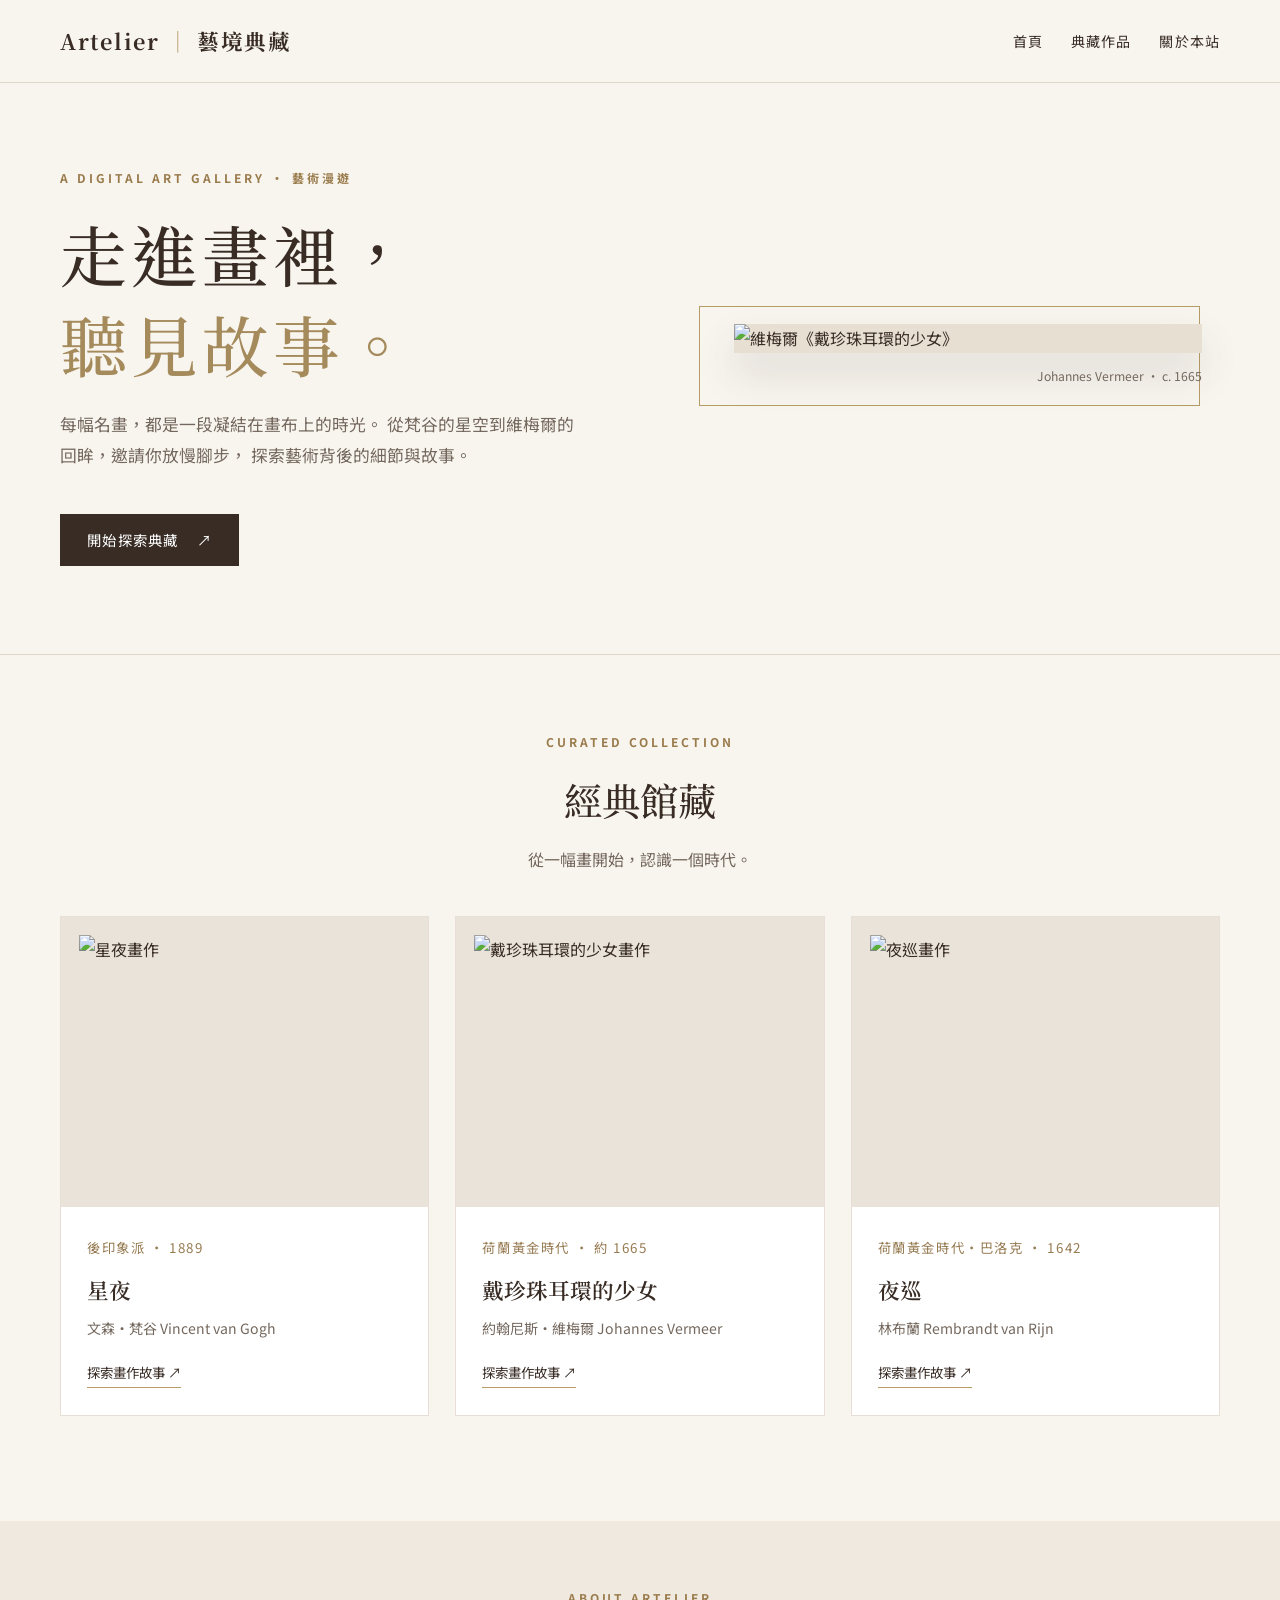
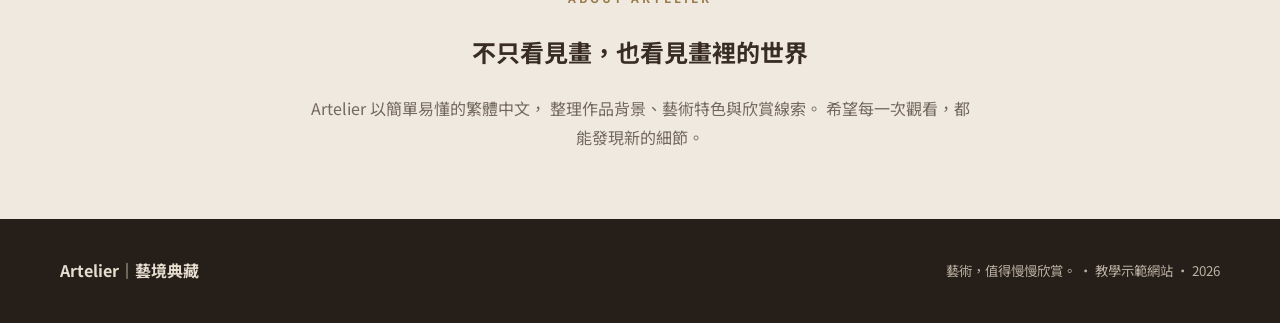
==== index.html @ b3918462 "Add files via upload Initial commit: Artelier art gallery website" ====
<!doctype html>
<html lang="zh-Hant">
<head>
  <meta charset="utf-8">
  <meta name="viewport" content="width=device-width,initial-scale=1">
  <meta name="description" content="Artelier 藝境典藏，探索世界經典名畫與背後的故事。">
  <title>Artelier｜藝境典藏 — 世界名畫與故事</title>
  <link rel="stylesheet" href="style.css">
</head>
<body>
  <header class="site-header">
    <div class="wrap header-inner">
      <a class="brand" href="index.html" aria-label="藝境典藏首頁">
        Artelier <span>｜</span> 藝境典藏
      </a>
      <nav class="nav" aria-label="主選單">
        <a href="index.html">首頁</a>
        <a href="index.html#collection">典藏作品</a>
        <a href="index.html#about">關於本站</a>
      </nav>
    </div>
  </header>

  <main>
    <section class="hero">
      <div class="wrap hero-grid">
        <div>
          <div class="eyebrow">A DIGITAL ART GALLERY · 藝術漫遊</div>
          <h1>走進畫裡，<br><em>聽見故事。</em></h1>
          <p class="lead">
            每幅名畫，都是一段凝結在畫布上的時光。
            從梵谷的星空到維梅爾的回眸，邀請你放慢腳步，
            探索藝術背後的細節與故事。
          </p>
          <a class="button" href="#collection">
            開始探索典藏 <span aria-hidden="true">↗</span>
          </a>
        </div>
        <div class="hero-art">
          <img
            src="https://commons.wikimedia.org/wiki/Special:FilePath/Girl_with_a_Pearl_Earring.jpg?width=960"
            alt="維梅爾《戴珍珠耳環的少女》">
          <div class="hero-caption">Johannes Vermeer · c. 1665</div>
        </div>
      </div>
    </section>

    <section class="section" id="collection">
      <div class="wrap">
        <div class="section-head">
          <div class="eyebrow">CURATED COLLECTION</div>
          <h2>經典館藏</h2>
          <p>從一幅畫開始，認識一個時代。</p>
        </div>

        <div class="gallery">
          <a class="art-card" href="artworks/starry-night.html">
            <div class="art-image">
              <img loading="lazy"
                src="https://commons.wikimedia.org/wiki/Special:FilePath/VanGogh-starry_night.jpg?width=960"
                alt="星夜畫作">
            </div>
            <div class="card-body">
              <small>後印象派 · 1889</small>
              <h3>星夜</h3>
              <p>文森・梵谷 Vincent van Gogh</p>
              <span class="card-link">探索畫作故事 ↗</span>
            </div>
          </a>

          <a class="art-card" href="artworks/girl-with-pearl-earring.html">
            <div class="art-image">
              <img loading="lazy"
                src="https://commons.wikimedia.org/wiki/Special:FilePath/Girl_with_a_Pearl_Earring.jpg?width=960"
                alt="戴珍珠耳環的少女畫作">
            </div>
            <div class="card-body">
              <small>荷蘭黃金時代 · 約 1665</small>
              <h3>戴珍珠耳環的少女</h3>
              <p>約翰尼斯・維梅爾 Johannes Vermeer</p>
              <span class="card-link">探索畫作故事 ↗</span>
            </div>
          </a>

          <a class="art-card" href="artworks/night-watch.html">
            <div class="art-image">
              <img loading="lazy"
                src="https://commons.wikimedia.org/wiki/Special:FilePath/The_Night_Watch.jpg?width=960"
                alt="夜巡畫作">
            </div>
            <div class="card-body">
              <small>荷蘭黃金時代・巴洛克 · 1642</small>
              <h3>夜巡</h3>
              <p>林布蘭 Rembrandt van Rijn</p>
              <span class="card-link">探索畫作故事 ↗</span>
            </div>
          </a>
        </div>
      </div>
    </section>

    <section class="manifesto" id="about">
      <div class="wrap">
        <div class="eyebrow">ABOUT ARTELIER</div>
        <h2>不只看見畫，也看見畫裡的世界</h2>
        <p>
          Artelier 以簡單易懂的繁體中文，
          整理作品背景、藝術特色與欣賞線索。
          希望每一次觀看，都能發現新的細節。
        </p>
      </div>
    </section>
  </main>

  <footer class="site-footer">
    <div class="wrap footer-inner">
      <strong>Artelier｜藝境典藏</strong>
      <small>藝術，值得慢慢欣賞。 · 教學示範網站 · 2026</small>
    </div>
  </footer>
</body>
</html>
---- style.css ----
@import url('https://fonts.googleapis.com/css2?family=Noto+Serif+TC:wght@400;500;600;700&family=Noto+Sans+TC:wght@400;500;600;700&display=swap');

:root {
  --bg: #F8F5EF;
  --ink: #382C25;
  --gold: #B79B67;
  --paper: #FFFFFF;
  --muted: #74685E;
  --line: #ded6c9;
  --dark: #251e19;
}

* {
  box-sizing: border-box;
}

html {
  scroll-behavior: smooth;
}

body {
  margin: 0;
  background: var(--bg);
  color: var(--ink);
  font-family: 'Noto Sans TC', sans-serif;
  line-height: 1.85;
}

a {
  color: inherit;
  text-decoration: none;
}

a:focus-visible {
  outline: 3px solid var(--gold);
  outline-offset: 4px;
}

img {
  display: block;
  max-width: 100%;
  height: auto;
}

.wrap {
  width: min(1160px, calc(100% - 44px));
  margin: auto;
}

.site-header {
  background: rgba(248,245,239,.96);
  border-bottom: 1px solid var(--line);
  position: sticky;
  top: 0;
  z-index: 20;
  backdrop-filter: blur(12px);
}

.header-inner {
  display: flex;
  align-items: center;
  justify-content: space-between;
  min-height: 82px;
  gap: 20px;
}

.brand {
  font-family: 'Noto Serif TC', serif;
  font-size: 1.35rem;
  font-weight: 700;
  letter-spacing: .08em;
}

.brand span {
  color: var(--gold);
}

.nav {
  display: flex;
  gap: 28px;
  font-size: .88rem;
  letter-spacing: .08em;
}

.nav a:hover,
.back:hover,
.source a:hover {
  color: #97773e;
}

.eyebrow {
  text-transform: uppercase;
  letter-spacing: .25em;
  color: #9a7b4c;
  font-size: .75rem;
  font-weight: 700;
}

.hero {
  padding: 84px 0 88px;
}

.hero-grid {
  display: grid;
  grid-template-columns: 1.05fr .95fr;
  gap: 64px;
  align-items: center;
}

.hero h1,
.detail-heading h1 {
  font-family: 'Noto Serif TC', serif;
  font-weight: 500;
  font-size: clamp(2.7rem, 5.2vw, 5.1rem);
  line-height: 1.35;
  letter-spacing: .06em;
  margin: 20px 0;
}

.hero h1 em {
  font-style: normal;
  color: #a58b5c;
}

.lead {
  max-width: 520px;
  color: var(--muted);
  font-size: 1.05rem;
}

.button {
  display: inline-flex;
  align-items: center;
  gap: 18px;
  background: var(--ink);
  color: white;
  padding: 13px 27px;
  margin-top: 26px;
  letter-spacing: .09em;
  font-size: .9rem;
  transition: .2s;
}

.button:hover {
  background: #70553d;
  transform: translateY(-2px);
}

.hero-art {
  position: relative;
  padding: 18px 18px 40px 35px;
}

.hero-art:before {
  content: '';
  position: absolute;
  inset: 0 20px 22px 0;
  border: 1px solid var(--gold);
}

.hero-art img {
  position: relative;
  width: 100%;
  max-height: 440px;
  object-fit: contain;
  background: #e7dfd2;
  box-shadow: 0 20px 40px #382c2524;
}

.hero-caption {
  position: relative;
  text-align: right;
  font-size: .76rem;
  color: var(--muted);
  margin-top: 12px;
}

.section {
  padding: 76px 0 105px;
  border-top: 1px solid var(--line);
}

.section-head {
  text-align: center;
  margin-bottom: 42px;
}

.section h2,
.story h2 {
  font-family: 'Noto Serif TC', serif;
  font-size: clamp(1.8rem, 3vw, 2.7rem);
  font-weight: 500;
  margin: 10px 0;
}

.section-head p {
  color: var(--muted);
  margin: 0;
}

.gallery {
  display: grid;
  grid-template-columns: repeat(3, minmax(0,1fr));
  gap: 26px;
}

.art-card {
  background: var(--paper);
  border: 1px solid #e7dfd5;
  transition: transform .25s, box-shadow .25s;
  overflow: hidden;
}

.art-card:hover {
  transform: translateY(-6px);
  box-shadow: 0 18px 35px #382c2515;
}

.art-card .art-image {
  height: 290px;
  display: flex;
  align-items: center;
  justify-content: center;
  background: #e9e3d9;
  padding: 18px;
}

.art-card img {
  width: 100%;
  height: 100%;
  object-fit: contain;
}

.card-body {
  padding: 25px 26px 29px;
}

.card-body small {
  color: #977b52;
  letter-spacing: .12em;
}

.card-body h3 {
  font-family: 'Noto Serif TC', serif;
  font-weight: 600;
  font-size: 1.35rem;
  margin: 8px 0 5px;
}

.card-body p {
  color: var(--muted);
  font-size: .88rem;
  margin: 0 0 16px;
}

.card-link {
  font-size: .84rem;
  border-bottom: 1px solid var(--gold);
  padding-bottom: 5px;
}

.manifesto {
  background: #efe9df;
  padding: 66px 0;
  text-align: center;
}

.manifesto p {
  max-width: 660px;
  margin: 12px auto 0;
  color: var(--muted);
}

.site-footer {
  background: var(--dark);
  color: #e7ded0;
  padding: 37px 0;
}

.footer-inner {
  display: flex;
  justify-content: space-between;
  gap: 20px;
  align-items: center;
}

.site-footer small {
  color: #bcb0a2;
}

.detail {
  padding: 55px 0 95px;
}

.back {
  font-size: .86rem;
  color: #8a704c;
}

.detail-heading {
  text-align: center;
  max-width: 820px;
  margin: 36px auto 36px;
}

.detail-heading h1 {
  font-size: clamp(2.3rem, 4.7vw, 4rem);
  margin: 12px 0;
}

.original {
  font-family: Georgia, serif;
  font-style: italic;
  color: var(--muted);
  font-size: 1.1rem;
}

.detail-figure {
  background: #e9e2d8;
  padding: 35px;
  display: flex;
  align-items: center;
  justify-content: center;
  min-height: 330px;
}

.detail-figure img {
  max-height: 590px;
  max-width: 100%;
  width: auto;
  object-fit: contain;
  box-shadow: 0 16px 32px #0002;
}

.figure-note {
  text-align: center;
  color: var(--muted);
  font-size: .78rem;
  margin: 12px 0 42px;
}

.detail-layout {
  display: grid;
  grid-template-columns: 270px minmax(0,1fr);
  gap: 72px;
  align-items: start;
}

.facts {
  border-top: 2px solid var(--gold);
  padding-top: 17px;
}

.facts h2 {
  font-size: 1.05rem;
  letter-spacing: .08em;
}

.facts dl {
  margin: 0;
}

.facts dt {
  font-size: .78rem;
  color: #927850;
  margin-top: 17px;
}

.facts dd {
  margin: 2px 0 0;
  font-size: .92rem;
}

.story h2 {
  font-size: 1.6rem;
  margin: 32px 0 9px;
}

.story h2:first-child {
  margin-top: 0;
}

.story p {
  margin: 0;
  color: #5d5148;
}

.quote {
  font-family: 'Noto Serif TC', serif;
  font-size: 1.35rem;
  line-height: 1.75;
  color: #846a46;
  border-left: 3px solid var(--gold);
  padding: 6px 0 6px 20px;
  margin: 26px 0;
}

.source {
  border-top: 1px solid var(--line);
  margin-top: 42px;
  padding-top: 20px;
  font-size: .85rem;
  overflow-wrap: anywhere;
}

.source ul {
  padding-left: 20px;
}

.source a {
  text-decoration: underline;
  text-decoration-color: var(--gold);
}

@media(max-width:800px) {
  .hero-grid,
  .detail-layout {
    grid-template-columns: 1fr;
    gap: 30px;
  }

  .hero {
    padding: 55px 0;
  }

  .hero-art {
    max-width: 560px;
    margin: auto;
  }

  .gallery {
    grid-template-columns: repeat(2,minmax(0,1fr));
  }

  .detail-layout {
    gap: 25px;
  }

  .facts {
    display: block;
  }

  .nav {
    gap: 14px;
  }

  .header-inner {
    min-height: 72px;
  }
}

@media(max-width:560px) {
  .wrap {
    width: min(100% - 30px,1160px);
  }

  .brand {
    font-size: 1.08rem;
  }

  .nav {
    font-size: .75rem;
    gap: 10px;
  }

  .hero h1 {
    font-size: 2.5rem;
  }

  .hero-art {
    padding: 12px 12px 25px 20px;
  }

  .gallery {
    grid-template-columns: 1fr;
  }

  .art-card .art-image {
    height: 280px;
  }

  .section {
    padding: 55px 0;
  }

  .detail-figure {
    padding: 16px;
    min-height: 230px;
  }

  .footer-inner {
    flex-direction: column;
    align-items: flex-start;
  }
}
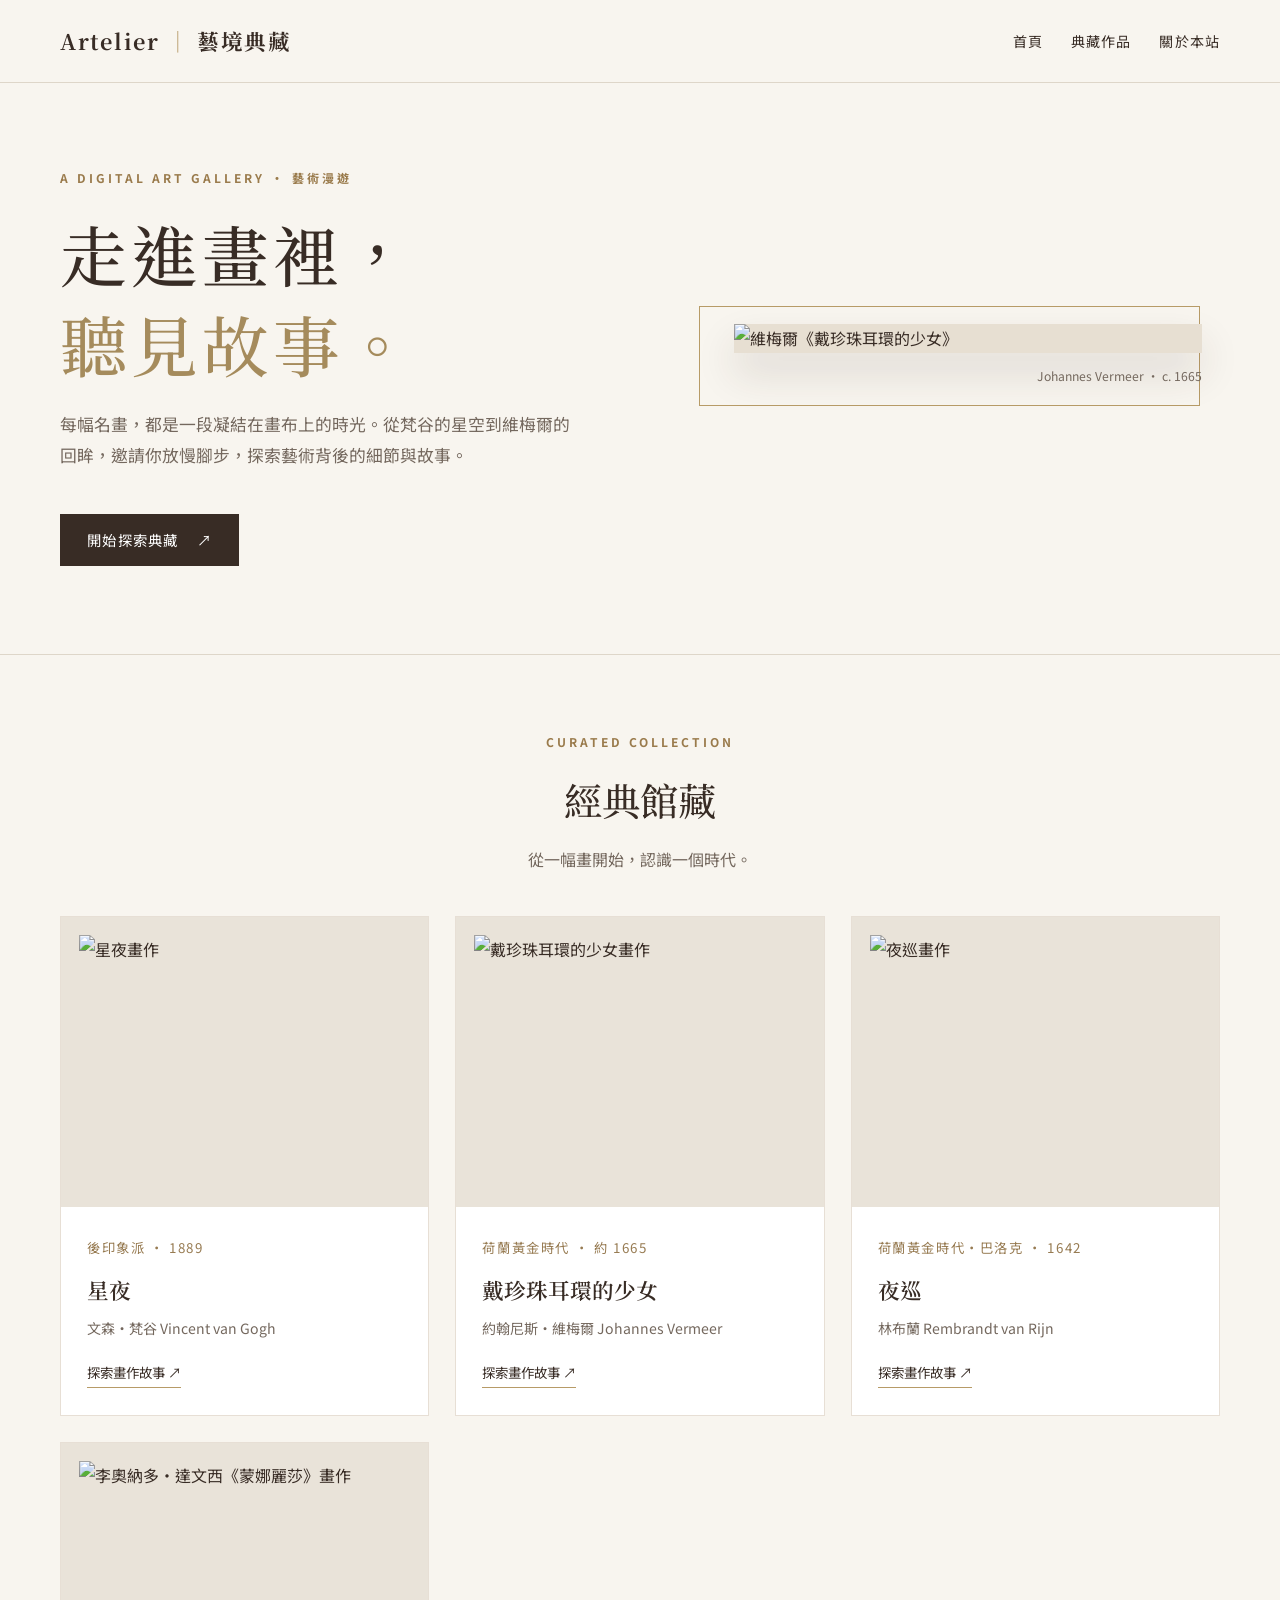
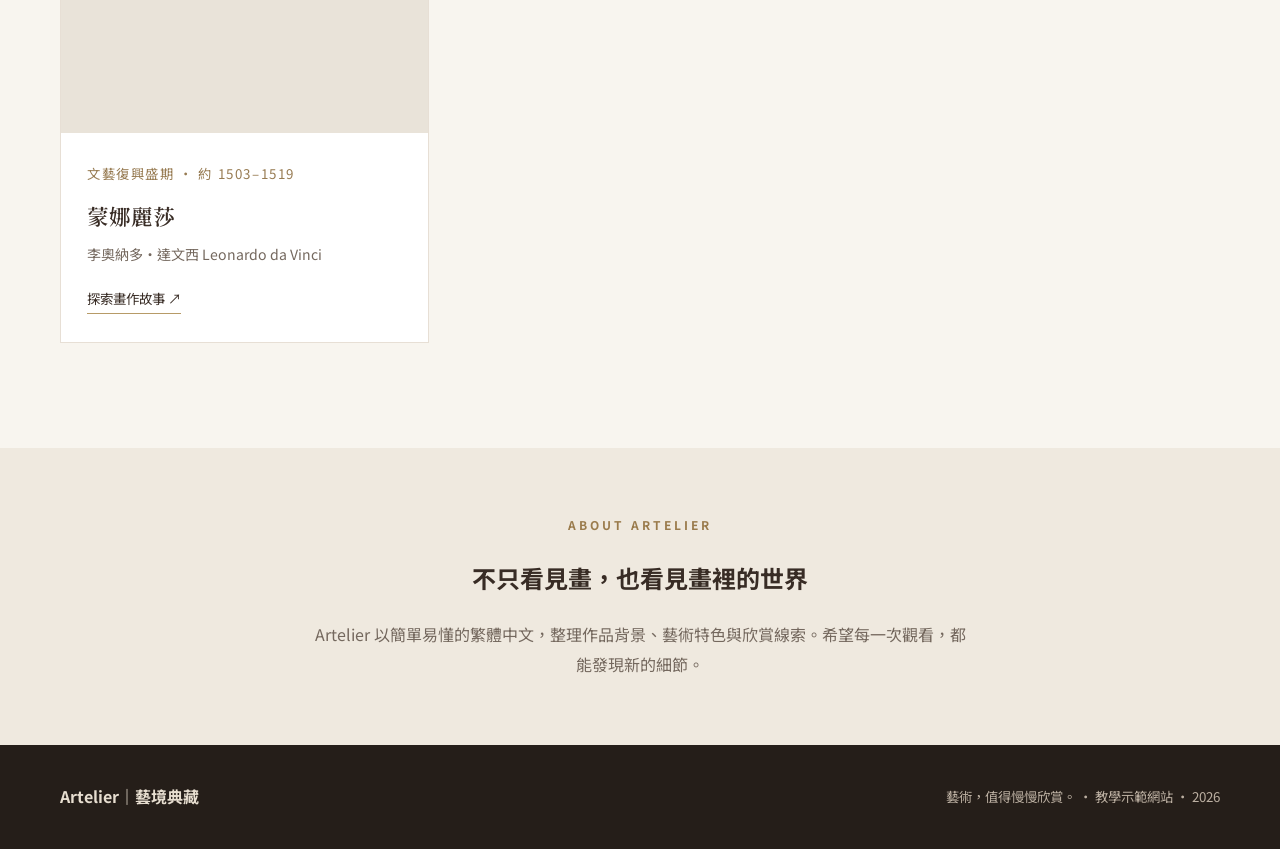
==== commit d570338f: "Update index.html" ====
--- a/index.html
+++ b/index.html
@@ -1,123 +1,3 @@
-
-<!doctype html>
-<html lang="zh-Hant">
-<head>
-  <meta charset="utf-8">
-  <meta name="viewport" content="width=device-width,initial-scale=1">
-  <meta name="description" content="Artelier 藝境典藏，探索世界經典名畫與背後的故事。">
-  <title>Artelier｜藝境典藏 — 世界名畫與故事</title>
-  <link rel="stylesheet" href="style.css">
-</head>
-<body>
-  <header class="site-header">
-    <div class="wrap header-inner">
-      <a class="brand" href="index.html" aria-label="藝境典藏首頁">
-        Artelier <span>｜</span> 藝境典藏
-      </a>
-      <nav class="nav" aria-label="主選單">
-        <a href="index.html">首頁</a>
-        <a href="index.html#collection">典藏作品</a>
-        <a href="index.html#about">關於本站</a>
-      </nav>
-    </div>
-  </header>
-
-  <main>
-    <section class="hero">
-      <div class="wrap hero-grid">
-        <div>
-          <div class="eyebrow">A DIGITAL ART GALLERY · 藝術漫遊</div>
-          <h1>走進畫裡，<br><em>聽見故事。</em></h1>
-          <p class="lead">
-            每幅名畫，都是一段凝結在畫布上的時光。
-            從梵谷的星空到維梅爾的回眸，邀請你放慢腳步，
-            探索藝術背後的細節與故事。
-          </p>
-          <a class="button" href="#collection">
-            開始探索典藏 <span aria-hidden="true">↗</span>
-          </a>
-        </div>
-        <div class="hero-art">
-          <img
-            src="https://commons.wikimedia.org/wiki/Special:FilePath/Girl_with_a_Pearl_Earring.jpg?width=960"
-            alt="維梅爾《戴珍珠耳環的少女》">
-          <div class="hero-caption">Johannes Vermeer · c. 1665</div>
-        </div>
-      </div>
-    </section>
-
-    <section class="section" id="collection">
-      <div class="wrap">
-        <div class="section-head">
-          <div class="eyebrow">CURATED COLLECTION</div>
-          <h2>經典館藏</h2>
-          <p>從一幅畫開始，認識一個時代。</p>
-        </div>
-
-        <div class="gallery">
-          <a class="art-card" href="artworks/starry-night.html">
-            <div class="art-image">
-              <img loading="lazy"
-                src="https://commons.wikimedia.org/wiki/Special:FilePath/VanGogh-starry_night.jpg?width=960"
-                alt="星夜畫作">
-            </div>
-            <div class="card-body">
-              <small>後印象派 · 1889</small>
-              <h3>星夜</h3>
-              <p>文森・梵谷 Vincent van Gogh</p>
-              <span class="card-link">探索畫作故事 ↗</span>
-            </div>
-          </a>
-
-          <a class="art-card" href="artworks/girl-with-pearl-earring.html">
-            <div class="art-image">
-              <img loading="lazy"
-                src="https://commons.wikimedia.org/wiki/Special:FilePath/Girl_with_a_Pearl_Earring.jpg?width=960"
-                alt="戴珍珠耳環的少女畫作">
-            </div>
-            <div class="card-body">
-              <small>荷蘭黃金時代 · 約 1665</small>
-              <h3>戴珍珠耳環的少女</h3>
-              <p>約翰尼斯・維梅爾 Johannes Vermeer</p>
-              <span class="card-link">探索畫作故事 ↗</span>
-            </div>
-          </a>
-
-          <a class="art-card" href="artworks/night-watch.html">
-            <div class="art-image">
-              <img loading="lazy"
-                src="https://commons.wikimedia.org/wiki/Special:FilePath/The_Night_Watch.jpg?width=960"
-                alt="夜巡畫作">
-            </div>
-            <div class="card-body">
-              <small>荷蘭黃金時代・巴洛克 · 1642</small>
-              <h3>夜巡</h3>
-              <p>林布蘭 Rembrandt van Rijn</p>
-              <span class="card-link">探索畫作故事 ↗</span>
-            </div>
-          </a>
-        </div>
-      </div>
-    </section>
-
-    <section class="manifesto" id="about">
-      <div class="wrap">
-        <div class="eyebrow">ABOUT ARTELIER</div>
-        <h2>不只看見畫，也看見畫裡的世界</h2>
-        <p>
-          Artelier 以簡單易懂的繁體中文，
-          整理作品背景、藝術特色與欣賞線索。
-          希望每一次觀看，都能發現新的細節。
-        </p>
-      </div>
-    </section>
-  </main>
-
-  <footer class="site-footer">
-    <div class="wrap footer-inner">
-      <strong>Artelier｜藝境典藏</strong>
-      <small>藝術，值得慢慢欣賞。 · 教學示範網站 · 2026</small>
-    </div>
-  </footer>
-</body>
-</html>
+<!doctype html><html lang="zh-Hant"><head><meta charset="utf-8"><meta name="viewport" content="width=device-width,initial-scale=1"><meta name="description" content="Artelier 藝境典藏，探索世界經典名畫與背後的故事。"><title>Artelier｜藝境典藏 — 世界名畫與故事</title><link rel="stylesheet" href="style.css"></head><body><header class="site-header"><div class="wrap header-inner"><a class="brand" href="index.html" aria-label="藝境典藏首頁">Artelier <span>｜</span> 藝境典藏</a><nav class="nav" aria-label="主選單"><a href="index.html">首頁</a><a href="index.html#collection">典藏作品</a><a href="index.html#about">關於本站</a></nav></div></header><main><section class="hero"><div class="wrap hero-grid"><div><div class="eyebrow">A DIGITAL ART GALLERY · 藝術漫遊</div><h1>走進畫裡，<br><em>聽見故事。</em></h1><p class="lead">每幅名畫，都是一段凝結在畫布上的時光。從梵谷的星空到維梅爾的回眸，邀請你放慢腳步，探索藝術背後的細節與故事。</p><a class="button" href="#collection">開始探索典藏 <span aria-hidden="true">↗</span></a></div><div class="hero-art"><img src="https://commons.wikimedia.org/wiki/Special:FilePath/Girl_with_a_Pearl_Earring.jpg?width=960" alt="維梅爾《戴珍珠耳環的少女》"><div class="hero-caption">Johannes Vermeer · c. 1665</div></div></div></section><section class="section" id="collection"><div class="wrap"><div class="section-head"><div class="eyebrow">CURATED COLLECTION</div><h2>經典館藏</h2><p>從一幅畫開始，認識一個時代。</p></div><div class="gallery"><a class="art-card" href="artworks/starry-night.html"><div class="art-image"><img loading="lazy" src="https://commons.wikimedia.org/wiki/Special:FilePath/VanGogh-starry_night.jpg?width=960" alt="星夜畫作"></div><div class="card-body"><small>後印象派 · 1889</small><h3>星夜</h3><p>文森・梵谷 Vincent van Gogh</p><span class="card-link">探索畫作故事 ↗</span></div></a>
+<a class="art-card" href="artworks/girl-with-pearl-earring.html"><div class="art-image"><img loading="lazy" src="https://commons.wikimedia.org/wiki/Special:FilePath/Girl_with_a_Pearl_Earring.jpg?width=960" alt="戴珍珠耳環的少女畫作"></div><div class="card-body"><small>荷蘭黃金時代 · 約 1665</small><h3>戴珍珠耳環的少女</h3><p>約翰尼斯・維梅爾 Johannes Vermeer</p><span class="card-link">探索畫作故事 ↗</span></div></a>
+<a class="art-card" href="artworks/night-watch.html"><div class="art-image"><img loading="lazy" src="https://commons.wikimedia.org/wiki/Special:FilePath/The_Night_Watch.jpg?width=960" alt="夜巡畫作"></div><div class="card-body"><small>荷蘭黃金時代・巴洛克 · 1642</small><h3>夜巡</h3><p>林布蘭 Rembrandt van Rijn</p><span class="card-link">探索畫作故事 ↗</span></div></a><a class="art-card" href="artworks/mona-lisa.html"><div class="art-image"><img loading="lazy" src="https://commons.wikimedia.org/wiki/Special:FilePath/Mona_Lisa%2C_by_Leonardo_da_Vinci%2C_from_C2RMF_retouched.jpg?width=960" alt="李奧納多・達文西《蒙娜麗莎》畫作"></div><div class="card-body"><small>文藝復興盛期 · 約 1503–1519</small><h3>蒙娜麗莎</h3><p>李奧納多・達文西 Leonardo da Vinci</p><span class="card-link">探索畫作故事 ↗</span></div></a></div></div></section><section class="manifesto" id="about"><div class="wrap"><div class="eyebrow">ABOUT ARTELIER</div><h2>不只看見畫，也看見畫裡的世界</h2><p>Artelier 以簡單易懂的繁體中文，整理作品背景、藝術特色與欣賞線索。希望每一次觀看，都能發現新的細節。</p></div></section></main><footer class="site-footer"><div class="wrap footer-inner"><strong>Artelier｜藝境典藏</strong><small>藝術，值得慢慢欣賞。 · 教學示範網站 · 2026</small></div></footer></body></html>
